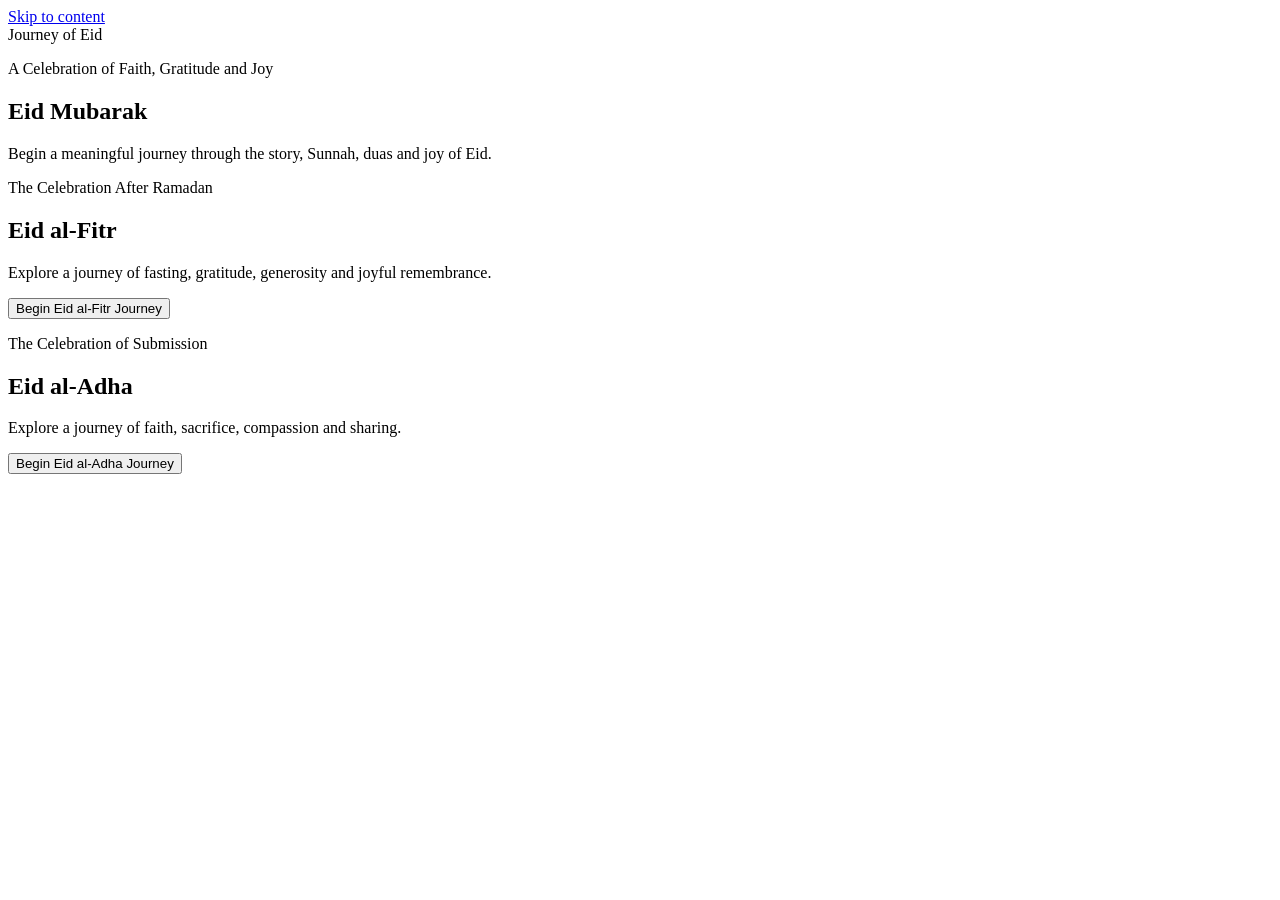
==== index.html @ 55f8864a "Add html" ====
<!DOCTYPE html>
<html lang="en" data-theme="dark">
<head>
  <meta charset="UTF-8">
  <meta name="viewport" content="width=device-width, initial-scale=1.0">
  <meta name="description" content="Journey of Eid — an interactive educational experience for Eid al-Fitr and Eid al-Adha.">
  <title>Journey of Eid | Eid Mubarak</title>
  <link rel="preconnect" href="https://fonts.googleapis.com">
  <link rel="preconnect" href="https://fonts.gstatic.com" crossorigin>
  <link href="https://fonts.googleapis.com/css2?family=Amiri:wght@400;700&family=Cormorant+Garamond:wght@500;600;700&family=Hind+Siliguri:wght@400;500;600;700&family=Poppins:wght@400;500;600;700&display=swap" rel="stylesheet">
  <link rel="stylesheet" href="style.css">
  <script src="script.js" defer></script>
</head>
<body>
  <a class="skip-link" href="#main-content">Skip to content</a>

  <div class="sky" aria-hidden="true">
    <div class="moon"></div>
    <div id="stars" class="stars"></div>
    <div class="glow glow-one"></div>
    <div class="glow glow-two"></div>
  </div>

  <!-- Entry: the only place where the visitor chooses an Eid. -->
  <main id="entry-screen" class="entry-screen" aria-label="Choose an Eid journey">
    <header class="entry-brand">
      <span class="brand-mark" aria-hidden="true"></span>
      <span>Journey of Eid</span>
    </header>

    <section class="hero container">
      <div class="lanterns" aria-hidden="true">
        <span class="lantern lantern-a"></span>
        <span class="lantern lantern-b"></span>
        <span class="lantern lantern-c"></span>
      </div>
      <p class="eyebrow" data-i18n="heroEyebrow">A Celebration of Faith, Gratitude and Joy</p>
      <h1 data-i18n="heroTitle">Eid Mubarak</h1>
      <p class="hero-copy" data-i18n="heroCopy">Begin a meaningful journey through the story, Sunnah, duas and joy of Eid.</p>

      <div class="selection-grid" role="group" aria-label="Select an Eid journey">
        <article class="eid-choice fitr-choice">
          <div class="choice-art art-fitr" aria-hidden="true">
            <span class="mini-crescent"></span>
            <span class="mini-lantern"></span>
          </div>
          <p class="choice-label" data-i18n="fitrLabel">The Celebration After Ramadan</p>
          <h2>Eid al-Fitr</h2>
          <p data-i18n="fitrDescription">Explore a journey of fasting, gratitude, generosity and joyful remembrance.</p>
          <button class="btn btn-primary begin-btn" data-eid="fitr" data-i18n="fitrButton">Begin Eid al-Fitr Journey</button>
        </article>

        <article class="eid-choice adha-choice">
          <div class="choice-art art-adha" aria-hidden="true">
            <span class="mini-star"></span>
            <span class="mini-kabah"></span>
          </div>
          <p class="choice-label" data-i18n="adhaLabel">The Celebration of Submission</p>
          <h2>Eid al-Adha</h2>
          <p data-i18n="adhaDescription">Explore a journey of faith, sacrifice, compassion and sharing.</p>
          <button class="btn btn-primary begin-btn" data-eid="adha" data-i18n="adhaButton">Begin Eid al-Adha Journey</button>
        </article>
      </div>
      <div class="mosque-silhouette" aria-hidden="true"></div>
    </section>
  </main>

  <!-- The chosen journey is rendered only after the first selection. -->
  <div id="journey-app" class="journey-app" hidden>
    <header class="site-header" id="site-header">
      <nav class="nav container" aria-label="Main navigation">
        <a href="#story" class="brand">
          <span class="brand-mark" aria-hidden="true"></span>
          <span>Journey of Eid</span>
        </a>
        <button class="menu-toggle icon-btn" id="menu-toggle" aria-expanded="false" aria-controls="nav-links" aria-label="Open menu">
          <span></span><span></span><span></span>
        </button>
        <div class="nav-links" id="nav-links">
          <a href="#story" data-i18n="navStory">Story</a>
          <a href="#takbir-dua" data-i18n="navDua">Takbir &amp; Dua</a>
          <a href="#dua-wheel" data-i18n="navWheel">Dua Wheel</a>
          <a href="#sunnah" data-i18n="navSunnah">Sunnah Checklist</a>
          <a href="#greeting" data-i18n="navGreeting">Greeting Creator</a>
          <a href="#sources" data-i18n="navSources">Sources</a>
        </div>
        <div class="nav-actions">
          <button class="pill-btn" id="language-toggle" aria-label="Switch language">বাংলা</button>
          <button class="icon-btn theme-toggle" id="theme-toggle" aria-label="Switch to light theme">
            <svg class="moon-icon" viewBox="0 0 24 24" aria-hidden="true"><path d="M20 15.3A8.5 8.5 0 0 1 8.7 4a8.6 8.6 0 1 0 11.3 11.3Z"/></svg>
            <svg class="sun-icon" viewBox="0 0 24 24" aria-hidden="true"><circle cx="12" cy="12" r="4"/><path d="M12 2v3m0 14v3M2 12h3m14 0h3M4.9 4.9 7 7m10 10 2.1 2.1M19.1 4.9 17 7M7 17l-2.1 2.1"/></svg>
          </button>
        </div>
      </nav>
    </header>

    <main id="main-content">
      <section class="section storybook-section" id="story">
        <div class="container">
          <div class="section-heading story-heading reveal">
            <p class="eyebrow" id="journey-kicker"></p>
            <h1 id="journey-title"></h1>
            <p id="journey-intro"></p>
          </div>
          <div class="storybook-stage reveal">
            <div id="storybook" class="storybook" aria-live="polite" aria-atomic="true"></div>
          </div>
        </div>
      </section>

      <section class="section feature-section" id="takbir-dua">
        <div class="container">
          <div class="section-heading reveal">
            <p class="eyebrow" data-i18n="remembranceEyebrow">Remembrance</p>
            <h2 data-i18n="remembranceTitle">Remember Allah on Eid</h2>
            <p id="remembrance-copy"></p>
          </div>
          <div class="feature-grid">
            <article class="feature-card reveal">
              <span class="card-icon crescent-icon" aria-hidden="true"></span>
              <h3 data-i18n="takbirTitle">Takbir of Eid</h3>
              <p class="arabic" lang="ar" dir="rtl">اللهُ أَكْبَرُ، اللهُ أَكْبَرُ، لَا إِلَهَ إِلَّا اللهُ،<br>وَاللهُ أَكْبَرُ، اللهُ أَكْبَرُ، وَلِلَّهِ الْحَمْدُ</p>
              <div class="toggle-content" id="takbir-transliteration" hidden>
                <p>Allahu Akbar, Allahu Akbar, la ilaha illallah, wallahu Akbar, Allahu Akbar, wa lillahil-hamd.</p>
              </div>
              <div class="toggle-content" id="takbir-meaning" hidden>
                <p data-i18n="takbirMeaning">Allah is the Greatest. There is no deity worthy of worship except Allah, and all praise belongs to Allah.</p>
              </div>
              <p class="reference" data-i18n="takbirNote">A commonly recited wording of takbir.</p>
              <div class="card-actions">
                <button class="btn btn-secondary content-toggle" data-target="takbir-transliteration" data-i18n="showTransliteration">Show Transliteration</button>
                <button class="btn btn-secondary content-toggle" data-target="takbir-meaning" data-i18n="showMeaning">Show Meaning</button>
                <button class="btn btn-ghost copy-btn" data-copy="takbir" data-i18n="copyTakbir">Copy Takbir</button>
              </div>
            </article>

            <article class="feature-card reveal">
              <span class="card-icon dua-icon" aria-hidden="true"></span>
              <h3 data-i18n="acceptanceTitle">A Dua for Acceptance</h3>
              <p class="arabic" lang="ar" dir="rtl">رَبَّنَا تَقَبَّلْ مِنَّا ۖ إِنَّكَ أَنتَ السَّمِيعُ الْعَلِيمُ</p>
              <p class="transliteration">Rabbana taqabbal minna, innaka Antas-Sami‘ul-‘Alim.</p>
              <p class="meaning" id="acceptance-meaning"></p>
              <p class="reference">Surah Al-Baqarah, 2:127</p>
              <div class="card-actions">
                <button class="btn btn-secondary copy-btn" data-copy="acceptance-ar" data-i18n="copyArabic">Copy Arabic</button>
                <button class="btn btn-secondary copy-btn" data-copy="acceptance-trans" data-i18n="copyTransliteration">Copy Transliteration</button>
                <button class="btn btn-ghost copy-btn" data-copy="acceptance-meaning" data-i18n="copyMeaning">Copy Meaning</button>
              </div>
            </article>
          </div>
        </div>
      </section>

      <section class="section wheel-section" id="dua-wheel">
        <div class="container">
          <div class="section-heading reveal">
            <p class="eyebrow" data-i18n="wheelEyebrow">Reflection Activity</p>
            <h2 data-i18n="wheelTitle">Spin the Dua Wheel</h2>
            <p data-i18n="wheelCopy">Discover a meaningful dua to read, reflect on and carry into your Eid celebration.</p>
          </div>
          <aside class="respect-note reveal" data-i18n="wheelNote">This wheel is a reflection activity featuring selected Qur’anic and authentic supplications. It is not fortune-telling and is not a required Eid practice.</aside>
          <div class="wheel-layout">
            <div class="wheel-wrapper reveal">
              <span class="wheel-pointer" aria-hidden="true"></span>
              <div id="wheel" class="wheel" aria-hidden="true">
                <span class="segment-label label-1" data-i18n="duaAcceptance">Acceptance</span>
                <span class="segment-label label-2" data-i18n="duaGoodness">Goodness</span>
                <span class="segment-label label-3" data-i18n="duaGratitude">Gratitude</span>
                <span class="segment-label label-4" data-i18n="duaGuidance">Guidance</span>
                <span class="segment-label label-5" data-i18n="duaFamily">Family</span>
                <span class="segment-label label-6" data-i18n="duaForgiveness">Forgiveness</span>
              </div>
              <button id="spin-btn" class="wheel-button" data-i18n="spinButton">Spin for a Dua</button>
            </div>
            <div class="wheel-side reveal">
              <div id="dua-result" class="dua-result empty-state">
                <h3 data-i18n="resultPlaceholderTitle">Your reflection card will appear here</h3>
                <p data-i18n="resultPlaceholderCopy">Spin the wheel to discover a selected dua and its meaning.</p>
              </div>
              <details class="saved-panel">
                <summary data-i18n="savedDuas">My Saved Duas</summary>
                <div id="saved-duas"></div>
              </details>
            </div>
          </div>
        </div>
      </section>

      <section class="section checklist-section" id="sunnah">
        <div class="container">
          <div class="section-heading reveal">
            <p class="eyebrow" data-i18n="practiceEyebrow">Practice</p>
            <h2 id="checklist-title"></h2>
            <p data-i18n="checklistCopy">Use this gentle checklist as a reminder for your chosen Eid journey.</p>
          </div>
          <div class="checklist-layout">
            <aside class="progress-card reveal">
              <div class="progress-ring" id="progress-ring"><span id="progress-percent">0%</span></div>
              <p id="checklist-count">0 of 9 completed</p>
              <button class="btn btn-secondary" id="reset-checklist" data-i18n="resetChecklist">Reset Checklist</button>
            </aside>
            <div class="checklist-card reveal">
              <div id="checklist-items" class="checklist-items"></div>
              <div id="checklist-complete" class="success-card" role="status" hidden data-i18n="completeMessage">MashaAllah! May Allah accept your good deeds.</div>
            </div>
          </div>
        </div>
      </section>

      <section class="section greeting-section" id="greeting">
        <div class="container">
          <div class="section-heading reveal">
            <p class="eyebrow" data-i18n="shareEyebrow">Share Joy</p>
            <h2 id="greeting-title"></h2>
            <p data-i18n="greetingCopy">Create a thoughtful greeting for family and friends.</p>
          </div>
          <div class="greeting-layout">
            <form id="greeting-form" class="generator-card reveal">
              <div class="form-grid">
                <label class="field">
                  <span data-i18n="recipientLabel">Recipient Name</span>
                  <input type="text" id="recipient" placeholder="Enter recipient name" maxlength="50" data-placeholder="recipientPlaceholder">
                </label>
                <label class="field">
                  <span data-i18n="senderLabel">Sender Name</span>
                  <input type="text" id="sender" placeholder="Enter your name" maxlength="50" data-placeholder="senderPlaceholder">
                </label>
                <label class="field">
                  <span data-i18n="toneLabel">Tone</span>
                  <select id="tone">
                    <option value="simple" data-i18n="toneSimple">Simple</option>
                    <option value="heartfelt" data-i18n="toneHeartfelt">Heartfelt</option>
                    <option value="formal" data-i18n="toneFormal">Formal</option>
                    <option value="family" data-i18n="toneFamily">Family</option>
                    <option value="friend" data-i18n="toneFriend">Friend</option>
                  </select>
                </label>
                <label class="field">
                  <span data-i18n="greetingLanguageLabel">Greeting Language</span>
                  <select id="message-language">
                    <option value="en">English</option>
                    <option value="bn">বাংলা</option>
                    <option value="both">English + বাংলা</option>
                  </select>
                </label>
              </div>
              <fieldset class="options">
                <legend data-i18n="includeLabel">Include</legend>
                <label><input type="checkbox" id="include-dua" checked> <span data-i18n="includeDua">A short dua</span></label>
                <label><input type="checkbox" id="include-traditional" checked> <span>Taqabbal Allahu minna wa minkum</span></label>
                <label><input type="checkbox" id="include-emoji"> <span data-i18n="includeEmoji">Subtle festive emojis</span></label>
              </fieldset>
              <div class="form-actions">
                <button type="submit" class="btn btn-primary" data-i18n="generateGreeting">Generate Greeting</button>
                <button type="button" class="btn btn-secondary" id="regenerate" data-i18n="regenerate">Regenerate</button>
              </div>
            </form>
            <article class="greeting-preview reveal" id="greeting-card">
              <div class="preview-decor" aria-hidden="true"></div>
              <p class="preview-label" id="preview-eid-title"></p>
              <h3 data-i18n="previewTitle">Eid Greeting</h3>
              <p id="generated-message" class="generated-message" aria-live="polite"></p>
              <p class="preview-footer">Journey of Eid</p>
              <div class="preview-actions">
                <button class="btn btn-secondary" id="copy-greeting" data-i18n="copyMessage">Copy Message</button>
                <button class="btn btn-primary" id="download-greeting" data-i18n="downloadCard">Download Card</button>
              </div>
            </article>
          </div>
          <canvas id="greeting-canvas" width="1080" height="1080" hidden></canvas>
        </div>
      </section>

      <section class="section sources-section" id="sources">
        <div class="container narrow">
          <div class="section-heading reveal">
            <p class="eyebrow" data-i18n="referencesEyebrow">References</p>
            <h2 data-i18n="referencesTitle">Qur’an and Hadith References</h2>
            <p data-i18n="referencesCopy">Sources connected to the selected journey and the shared dua features.</p>
          </div>
          <div id="source-accordions" class="accordions reveal"></div>
          <p class="review-note reveal" data-i18n="reviewNote">Translations and religious references should be reviewed carefully before publication.</p>
        </div>
      </section>
    </main>

    <footer class="site-footer">
      <div class="container footer-author-page">
        <div class="footer-ornament" aria-hidden="true"><span></span></div>
        <p class="footer-brand"><span class="brand-mark" aria-hidden="true"></span> Journey of Eid</p>
        <p id="footer-message" class="footer-closing"></p>

        <article class="author-card reveal" id="creator-card" aria-label="Website creator">
          <span class="author-ornament" aria-hidden="true"></span>
          <p class="author-label" id="author-label">Designed &amp; Developed By</p>
          <h2 id="author-name">Kaniz Fatema</h2>
          <p class="author-credit" id="author-credit">Made with love</p>
          <p class="author-copy" id="author-copy">Thank you for exploring this meaningful journey of Eid. Follow me to discover more creative projects.</p>
          <div class="social-links">
            <a class="social-btn" id="linkedin-link" href="https://www.linkedin.com/in/kaniz111" target="_blank" rel="noopener noreferrer" aria-label="Visit Kaniz Fatema on LinkedIn">
              <svg viewBox="0 0 24 24" aria-hidden="true"><path d="M6.94 8.5H3.56V20h3.38V8.5ZM5.25 3a2 2 0 1 0 0 4 2 2 0 0 0 0-4Zm15.19 10.4c0-3.47-1.85-5.38-4.32-5.38-2 0-2.89 1.1-3.39 1.87V8.5H9.35V20h3.38v-6.4c0-1.69.32-3.33 2.42-3.33 2.07 0 2.1 1.94 2.1 3.44V20h3.38l-.19-6.6Z"/></svg>
              <span id="linkedin-label">Follow me on LinkedIn</span>
            </a>
            <a class="social-btn" href="https://github.com/kaniz-codes" target="_blank" rel="noopener noreferrer" aria-label="Visit Kaniz Fatema on GitHub">
              <svg viewBox="0 0 24 24" aria-hidden="true"><path d="M12 .8A11.4 11.4 0 0 0 .6 12.4c0 5.1 3.3 9.4 7.8 10.9.6.1.8-.3.8-.6v-2.1c-3.2.7-3.9-1.4-3.9-1.4-.5-1.3-1.3-1.7-1.3-1.7-1-.7.1-.7.1-.7 1.2.1 1.8 1.2 1.8 1.2 1 1.8 2.7 1.3 3.4 1 .1-.8.4-1.3.7-1.6-2.5-.3-5.2-1.3-5.2-5.8 0-1.3.5-2.3 1.2-3.2-.1-.3-.5-1.5.1-3.1 0 0 1-.3 3.3 1.2a11 11 0 0 1 6 0c2.3-1.5 3.3-1.2 3.3-1.2.6 1.6.2 2.8.1 3.1.8.9 1.2 1.9 1.2 3.2 0 4.5-2.7 5.5-5.3 5.8.4.4.8 1.1.8 2.2v3.2c0 .3.2.7.8.6 4.6-1.5 7.8-5.8 7.8-10.9A11.4 11.4 0 0 0 12 .8Z"/></svg>
              <span id="github-label">Follow me on GitHub</span>
            </a>
          </div>
        </article>

        <p class="copyright" id="copyright">© 2026 Kaniz Fatema. Created with care and respect for the celebration of Eid.</p>
        <button class="btn btn-ghost restart-subtle" id="restart-journey" data-i18n="restartJourney">Start a New Journey</button>
      </div>
    </footer>

    <a class="creator-badge" id="creator-badge" href="#creator-card" aria-label="Made by Kaniz Fatema">
      <svg viewBox="0 0 24 24" aria-hidden="true"><path d="m12 2.4 2.6 6.1 6.6.6-5 4.4 1.5 6.5-5.7-3.4-5.7 3.4 1.5-6.5-5-4.4 6.6-.6L12 2.4Z"/></svg>
      <span id="creator-badge-text">Made with love</span>
      <small id="creator-badge-more">Follow my work</small>
    </a>

    <button class="scroll-top icon-btn" id="scroll-top" aria-label="Scroll to top">
      <svg viewBox="0 0 24 24" aria-hidden="true"><path d="m6 15 6-6 6 6"/></svg>
    </button>
  </div>

  <div class="modal" id="restart-modal" role="dialog" aria-modal="true" aria-labelledby="modal-title" hidden>
    <div class="modal-card">
      <h2 id="modal-title" data-i18n="modalTitle">Start a new journey?</h2>
      <p data-i18n="modalCopy">Would you like to leave your current journey and choose another Eid?</p>
      <div class="modal-actions">
        <button class="btn btn-secondary" id="stay-journey" data-i18n="stayJourney">Continue Current Journey</button>
        <button class="btn btn-primary" id="choose-again" data-i18n="chooseAgain">Choose Again</button>
      </div>
    </div>
  </div>

  <div id="toast" class="toast" aria-live="polite" role="status"></div>
  <div id="announcement" class="sr-only" aria-live="polite"></div>
</body>
</html>
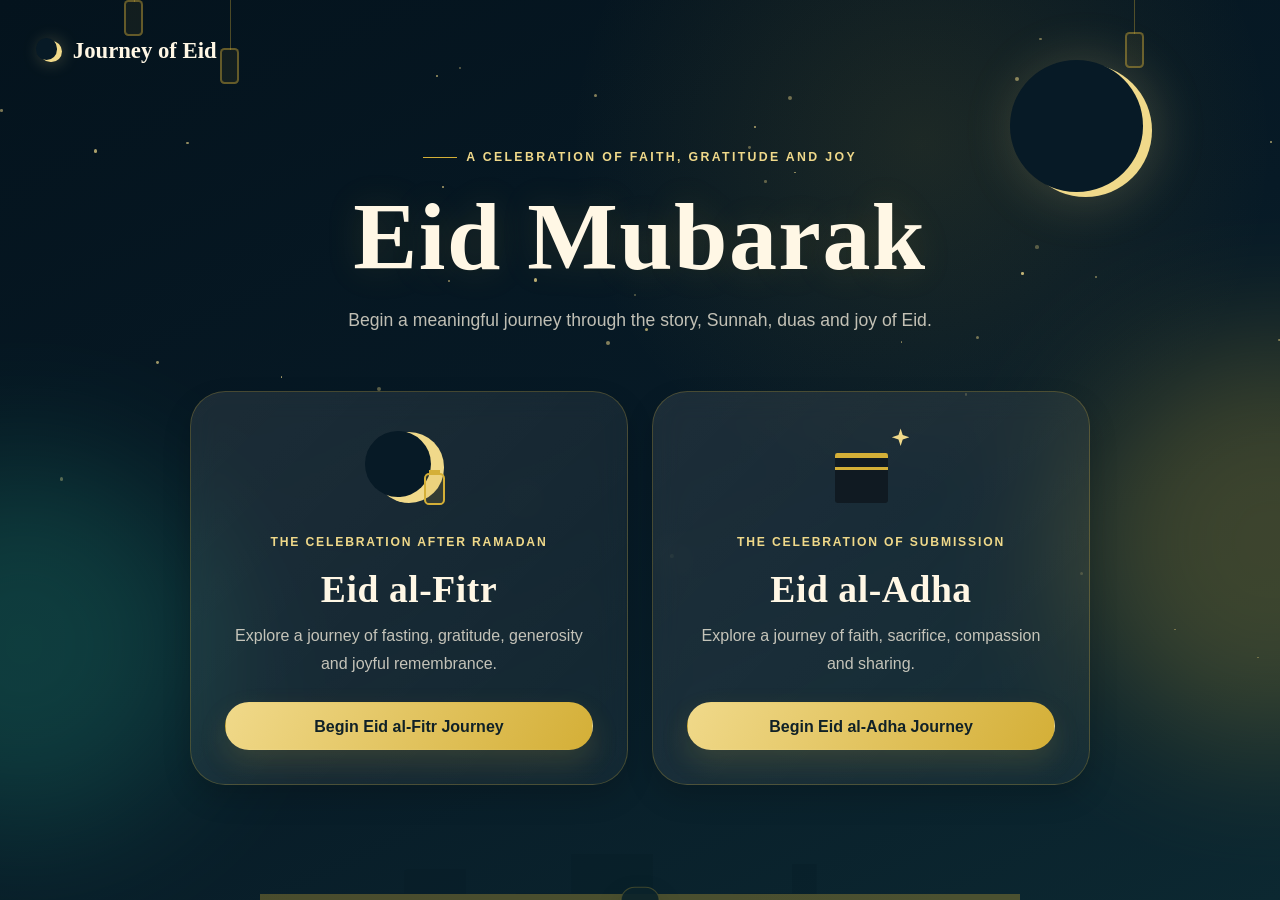
==== commit 147ae8d0: "Update" ====
--- a/index.html
+++ b/index.html
@@ -294,10 +294,10 @@
           <span class="author-ornament" aria-hidden="true"></span>
           <p class="author-label" id="author-label">Designed &amp; Developed By</p>
           <h2 id="author-name">Kaniz Fatema</h2>
-          <p class="author-credit" id="author-credit">Made with love</p>
+          <p class="author-credit" id="author-credit">Made by Kaniz Fatema</p>
           <p class="author-copy" id="author-copy">Thank you for exploring this meaningful journey of Eid. Follow me to discover more creative projects.</p>
           <div class="social-links">
-            <a class="social-btn" id="linkedin-link" href="https://www.linkedin.com/in/kaniz111" target="_blank" rel="noopener noreferrer" aria-label="Visit Kaniz Fatema on LinkedIn">
+            <a class="social-btn" id="linkedin-link" href="https://www.linkedin.com/in/YOUR-LINKEDIN-PROFILE" target="_blank" rel="noopener noreferrer" aria-label="Visit Kaniz Fatema on LinkedIn">
               <svg viewBox="0 0 24 24" aria-hidden="true"><path d="M6.94 8.5H3.56V20h3.38V8.5ZM5.25 3a2 2 0 1 0 0 4 2 2 0 0 0 0-4Zm15.19 10.4c0-3.47-1.85-5.38-4.32-5.38-2 0-2.89 1.1-3.39 1.87V8.5H9.35V20h3.38v-6.4c0-1.69.32-3.33 2.42-3.33 2.07 0 2.1 1.94 2.1 3.44V20h3.38l-.19-6.6Z"/></svg>
               <span id="linkedin-label">Follow me on LinkedIn</span>
             </a>
@@ -315,7 +315,7 @@
 
     <a class="creator-badge" id="creator-badge" href="#creator-card" aria-label="Made by Kaniz Fatema">
       <svg viewBox="0 0 24 24" aria-hidden="true"><path d="m12 2.4 2.6 6.1 6.6.6-5 4.4 1.5 6.5-5.7-3.4-5.7 3.4 1.5-6.5-5-4.4 6.6-.6L12 2.4Z"/></svg>
-      <span id="creator-badge-text">Made with love</span>
+      <span id="creator-badge-text">Made by Kaniz Fatema</span>
       <small id="creator-badge-more">Follow my work</small>
     </a>
 
--- a/style.css
+++ b/style.css
@@ -0,0 +1,960 @@
+/* =========================================================
+   Journey of Eid — Visual System
+   Consistent layout, typography, and interaction styling.
+   ========================================================= */
+:root {
+  --bg-primary: #071a26;
+  --bg-secondary: #0c2831;
+  --bg-deep: #04131d;
+  --surface: rgba(255, 255, 255, 0.07);
+  --surface-strong: rgba(11, 35, 43, 0.92);
+  --surface-soft: rgba(255, 255, 255, 0.04);
+  --card-border: rgba(212, 175, 55, 0.26);
+  --border-soft: rgba(255, 247, 229, 0.12);
+  --gold: #d4af37;
+  --gold-soft: #f0d98a;
+  --emerald: #157a6e;
+  --emerald-light: #28a98b;
+  --sand: #c9974f;
+  --cream: #fff7e5;
+  --text-primary: #fff7e5;
+  --text-secondary: rgba(255, 247, 229, 0.75);
+  --text-muted: rgba(255, 247, 229, 0.58);
+  --shadow: 0 1.4rem 3rem rgba(0, 0, 0, 0.25);
+  --shadow-soft: 0 0.8rem 1.8rem rgba(0, 0, 0, 0.16);
+  --header-bg: rgba(7, 26, 38, 0.72);
+  --focus: #f0d98a;
+  --success: #45ba91;
+  --danger: #ef8f71;
+  --radius-sm: 0.7rem;
+  --radius-md: 1.1rem;
+  --radius-lg: 1.7rem;
+  --radius-xl: 2.2rem;
+  --container: 1200px;
+  --transition: 250ms ease;
+  --display: "Cormorant Garamond", Georgia, serif;
+  --body: "Poppins", Arial, sans-serif;
+  --bangla: "Hind Siliguri", sans-serif;
+  --arabic: "Amiri", serif;
+}
+
+html[data-theme="light"] {
+  --bg-primary: #fbf5e9;
+  --bg-secondary: #f0e7d5;
+  --bg-deep: #fffaf2;
+  --surface: rgba(255, 255, 255, 0.79);
+  --surface-strong: rgba(255, 253, 248, 0.94);
+  --surface-soft: rgba(21, 122, 110, 0.05);
+  --card-border: rgba(123, 91, 19, 0.2);
+  --border-soft: rgba(15, 41, 46, 0.13);
+  --gold: #a77c1c;
+  --gold-soft: #c6992c;
+  --emerald: #116d62;
+  --emerald-light: #168774;
+  --cream: #fffaf2;
+  --text-primary: #102e33;
+  --text-secondary: rgba(16, 46, 51, 0.77);
+  --text-muted: rgba(16, 46, 51, 0.6);
+  --shadow: 0 1.3rem 3rem rgba(34, 38, 22, 0.08);
+  --shadow-soft: 0 0.7rem 1.5rem rgba(34, 38, 22, 0.07);
+  --header-bg: rgba(255, 250, 242, 0.83);
+  --focus: #157a6e;
+}
+
+* { box-sizing: border-box; }
+html { scroll-behavior: smooth; }
+body {
+  margin: 0;
+  min-width: 320px;
+  overflow-x: hidden;
+  background: var(--bg-primary);
+  color: var(--text-primary);
+  font-family: var(--body);
+  font-size: 1rem;
+  line-height: 1.7;
+  transition: background-color var(--transition), color var(--transition);
+}
+body.lang-bn { font-family: var(--bangla); }
+body.lang-bn h1, body.lang-bn h2, body.lang-bn h3, body.lang-bn .brand,
+body.lang-bn .entry-brand, body.lang-bn .footer-brand { font-family: var(--bangla); }
+body.modal-open { overflow: hidden; }
+
+h1, h2, h3, h4 {
+  margin: 0 0 0.75rem;
+  color: var(--text-primary);
+  font-family: var(--display);
+  font-weight: 600;
+  line-height: 1.1;
+  letter-spacing: 0.015em;
+}
+h1 { font-size: clamp(3rem, 8vw, 6rem); }
+h2 { font-size: clamp(2.1rem, 4.2vw, 3.3rem); }
+h3 { font-size: clamp(1.35rem, 2.4vw, 1.65rem); }
+p { margin: 0 0 1rem; color: var(--text-secondary); }
+a { color: inherit; text-decoration: none; }
+button, input, select, textarea { font: inherit; }
+button { cursor: pointer; }
+img, svg { display: block; max-width: 100%; }
+[hidden] { display: none !important; }
+
+:focus-visible {
+  outline: 3px solid var(--focus);
+  outline-offset: 4px;
+}
+
+.skip-link {
+  position: fixed;
+  top: -4rem;
+  left: 1rem;
+  z-index: 1000;
+  background: var(--gold);
+  color: var(--bg-deep);
+  padding: 0.65rem 1rem;
+  border-radius: var(--radius-sm);
+  font-weight: 600;
+}
+.skip-link:focus { top: 1rem; }
+
+.container {
+  width: min(100% - clamp(2rem, 8vw, 4rem), var(--container));
+  margin-inline: auto;
+}
+.container.narrow { max-width: 940px; }
+.section { padding-block: clamp(4.5rem, 9vw, 7rem); position: relative; }
+.eyebrow {
+  display: inline-flex;
+  align-items: center;
+  gap: 0.6rem;
+  margin-bottom: 1rem;
+  color: var(--gold-soft);
+  font-size: 0.77rem;
+  font-weight: 600;
+  letter-spacing: 0.19em;
+  text-transform: uppercase;
+}
+.eyebrow::before {
+  content: "";
+  width: 2.1rem;
+  height: 1px;
+  background: var(--gold);
+}
+.section-heading { max-width: 690px; margin-bottom: clamp(2.4rem, 5vw, 3.7rem); }
+.section-heading > p:not(.eyebrow) { font-size: clamp(1rem, 2vw, 1.08rem); }
+
+/* Animated background */
+.sky {
+  position: fixed;
+  inset: 0;
+  z-index: -4;
+  overflow: hidden;
+  pointer-events: none;
+  background:
+    radial-gradient(circle at 72% 16%, rgba(212, 175, 55, 0.11), transparent 22rem),
+    linear-gradient(155deg, var(--bg-deep), var(--bg-primary) 52%, var(--bg-secondary));
+  transition: background var(--transition);
+}
+.moon {
+  position: absolute;
+  width: clamp(5.5rem, 11vw, 8.3rem);
+  aspect-ratio: 1;
+  top: clamp(2rem, 7vw, 4rem);
+  right: clamp(2rem, 11vw, 8rem);
+  background: var(--gold-soft);
+  border-radius: 50%;
+  box-shadow: 0 0 55px rgba(240, 217, 138, 0.23);
+}
+.moon::after {
+  content: "";
+  position: absolute;
+  inset: -0.22rem 0.55rem 0.3rem -0.55rem;
+  border-radius: 50%;
+  background: var(--bg-primary);
+}
+.glow { position: absolute; border-radius: 50%; filter: blur(70px); opacity: 0.25; }
+.glow-one { width: 23rem; height: 23rem; bottom: 8%; left: -10rem; background: var(--emerald-light); }
+.glow-two { width: 25rem; height: 25rem; top: 38%; right: -12rem; background: var(--gold); }
+.stars { position: absolute; inset: 0; }
+.star {
+  position: absolute;
+  width: var(--star-size, 3px);
+  height: var(--star-size, 3px);
+  background: var(--gold-soft);
+  border-radius: 50%;
+  opacity: var(--star-opacity, .55);
+  animation: twinkle var(--star-duration, 4.5s) infinite ease-in-out alternate;
+}
+@keyframes twinkle { to { transform: scale(1.8); opacity: .18; } }
+
+/* Reusable UI */
+.btn {
+  min-height: 3rem;
+  display: inline-flex;
+  align-items: center;
+  justify-content: center;
+  gap: 0.45rem;
+  padding: 0.7rem 1.25rem;
+  border: 1px solid transparent;
+  border-radius: 999px;
+  font-weight: 600;
+  line-height: 1.2;
+  transition: transform var(--transition), box-shadow var(--transition), background-color var(--transition), border-color var(--transition), color var(--transition);
+}
+.btn:hover { transform: translateY(-2px); }
+.btn:active { transform: translateY(0); }
+.btn-primary {
+  color: #102127;
+  background: linear-gradient(120deg, var(--gold-soft), var(--gold));
+  box-shadow: 0 0.8rem 1.8rem rgba(212, 175, 55, 0.16);
+}
+.btn-primary:hover { box-shadow: 0 1rem 2rem rgba(212, 175, 55, 0.28); }
+.btn-secondary { color: var(--text-primary); border-color: var(--card-border); background: var(--surface-soft); }
+.btn-secondary:hover { border-color: var(--gold); background: rgba(212, 175, 55, 0.09); }
+.btn-ghost { color: var(--gold-soft); border-color: transparent; background: transparent; }
+.btn-ghost:hover { background: rgba(212, 175, 55, 0.08); }
+.icon-btn {
+  width: 3rem;
+  height: 3rem;
+  display: inline-grid;
+  place-items: center;
+  border: 1px solid var(--border-soft);
+  border-radius: 50%;
+  background: var(--surface);
+  color: var(--gold-soft);
+  transition: var(--transition);
+}
+.icon-btn:hover { border-color: var(--gold); background: rgba(212, 175, 55, 0.1); }
+.pill-btn {
+  height: 2.75rem;
+  padding-inline: 1rem;
+  border-radius: 999px;
+  border: 1px solid var(--border-soft);
+  background: var(--surface);
+  color: var(--text-primary);
+  font-weight: 600;
+  transition: var(--transition);
+}
+.pill-btn:hover { border-color: var(--gold); }
+
+/* Entry screen */
+.entry-screen {
+  min-height: 100svh;
+  position: relative;
+  display: flex;
+  flex-direction: column;
+  transition: opacity 500ms ease, transform 500ms ease;
+}
+.entry-screen.is-leaving { opacity: 0; transform: scale(1.015); pointer-events: none; }
+.entry-brand {
+  position: absolute;
+  z-index: 3;
+  top: clamp(1.3rem, 4vw, 2rem);
+  left: clamp(1rem, 4vw, 2.5rem);
+  display: inline-flex;
+  align-items: center;
+  gap: 0.7rem;
+  font-family: var(--display);
+  font-size: 1.42rem;
+  font-weight: 600;
+  color: var(--text-primary);
+}
+.brand-mark {
+  display: inline-block;
+  position: relative;
+  width: 1.35rem;
+  height: 1.35rem;
+  border-radius: 50%;
+  background: var(--gold-soft);
+  box-shadow: 0 0 18px rgba(240, 217, 138, .3);
+}
+.brand-mark::after {
+  content: "";
+  position: absolute;
+  width: 1.35rem;
+  height: 1.35rem;
+  top: -0.13rem;
+  left: -0.28rem;
+  border-radius: 50%;
+  background: var(--bg-primary);
+}
+.hero {
+  min-height: 100svh;
+  position: relative;
+  display: grid;
+  align-content: center;
+  text-align: center;
+  padding-block: clamp(6rem, 14vw, 9rem) clamp(5rem, 9vw, 7rem);
+}
+.hero .eyebrow { justify-content: center; margin-inline: auto; }
+.hero h1 { color: var(--text-primary); margin-bottom: 1rem; text-shadow: 0 0 36px rgba(212, 175, 55, 0.15); }
+.hero-copy {
+  max-width: 590px;
+  margin: 0 auto clamp(2.5rem, 5vw, 3.5rem);
+  color: var(--text-secondary);
+  font-size: clamp(1rem, 2vw, 1.1rem);
+}
+.selection-grid {
+  width: min(900px, 100%);
+  margin-inline: auto;
+  display: grid;
+  grid-template-columns: repeat(2, minmax(0, 1fr));
+  gap: clamp(1rem, 2.5vw, 1.5rem);
+  position: relative;
+  z-index: 2;
+}
+.eid-choice {
+  min-height: 360px;
+  padding: clamp(1.55rem, 4vw, 2.1rem);
+  display: flex;
+  flex-direction: column;
+  align-items: center;
+  border: 1px solid var(--card-border);
+  border-radius: var(--radius-xl);
+  background: linear-gradient(135deg, rgba(255, 255, 255, .09), rgba(255, 255, 255, .045));
+  backdrop-filter: blur(14px);
+  box-shadow: var(--shadow-soft);
+  transition: transform 320ms ease, border-color 320ms ease, box-shadow 320ms ease, opacity 350ms ease;
+}
+.eid-choice:hover { transform: translateY(-7px); border-color: rgba(212, 175, 55, .6); box-shadow: var(--shadow); }
+.eid-choice.selected { transform: translateY(-5px); border-color: var(--gold); box-shadow: 0 0 0 1px rgba(212, 175, 55, .2), 0 0 38px rgba(212, 175, 55, .22); }
+.eid-choice.faded { opacity: 0.2; transform: scale(.96); }
+.eid-choice h2 { color: var(--text-primary); font-size: clamp(1.9rem, 4vw, 2.35rem); }
+.eid-choice p:not(.choice-label) { color: var(--text-secondary); min-height: 4rem; }
+.eid-choice .btn { margin-top: auto; width: 100%; }
+.choice-label {
+  min-height: 0 !important;
+  color: var(--gold-soft) !important;
+  font-size: .76rem;
+  font-weight: 600;
+  letter-spacing: .15em;
+  text-transform: uppercase;
+}
+.choice-art { position: relative; width: 5.2rem; height: 5.2rem; margin-bottom: 1.45rem; }
+.mini-crescent {
+  position: absolute; inset: .4rem;
+  background: var(--gold-soft); border-radius: 50%;
+}
+.mini-crescent::after {
+  content: ""; position: absolute; inset: -.1rem .85rem .38rem -.55rem;
+  border-radius: 50%; background: var(--bg-primary);
+}
+.mini-lantern {
+  position: absolute; right: .32rem; bottom: .25rem; width: 1.35rem; height: 2rem;
+  border: 2px solid var(--gold); border-radius: .32rem; background: rgba(212, 175, 55, .15);
+}
+.mini-lantern::before { content: ""; position: absolute; width: .7rem; height: .28rem; top: -.34rem; left: .17rem; background: var(--gold); }
+.mini-star {
+  position: absolute; right: .2rem; top: .15rem; width: 1.1rem; aspect-ratio: 1;
+  clip-path: polygon(50% 0, 62% 37%, 100% 50%, 62% 63%, 50% 100%, 38% 63%, 0 50%, 38% 37%);
+  background: var(--gold-soft);
+}
+.mini-kabah {
+  position: absolute; left: .32rem; bottom: .4rem; width: 3.35rem; height: 3.1rem;
+  background: #101a22; border-radius: .15rem; border-top: .35rem solid var(--gold);
+}
+.mini-kabah::after { content: ""; position: absolute; left: 0; right: 0; top: .55rem; height: .18rem; background: var(--gold); }
+.lanterns .lantern {
+  position: absolute; top: 0; width: 1.2rem; height: 2.25rem;
+  border: 2px solid rgba(212, 175, 55, .42); border-radius: .28rem;
+  background: rgba(212, 175, 55, .07); animation: float 5s ease-in-out infinite alternate;
+}
+.lantern::before { content: ""; position: absolute; width: 1px; height: 4.5rem; left: 50%; bottom: 100%; background: rgba(212, 175, 55, .35); }
+.lantern-a { left: 7%; }
+.lantern-b { left: 15%; top: 3rem !important; animation-delay: -1s !important; }
+.lantern-c { right: 8%; top: 2rem !important; animation-delay: -2.3s !important; }
+@keyframes float { to { transform: translateY(10px) rotate(1.2deg); } }
+.mosque-silhouette {
+  position: absolute; z-index: 0; bottom: 0; left: 50%; transform: translateX(-50%);
+  height: clamp(3.2rem, 7vw, 5rem); width: min(760px, 100%);
+  opacity: .32;
+  background:
+    linear-gradient(var(--gold), var(--gold)) 0 100% / 100% 6px no-repeat,
+    linear-gradient(#091d26, #091d26) 41% 100% / 18% 58% no-repeat,
+    linear-gradient(#091d26, #091d26) 19% 100% / 10% 39% no-repeat,
+    linear-gradient(#091d26, #091d26) 70% 100% / 11% 45% no-repeat;
+  clip-path: polygon(0 100%,0 92%,19% 92%,19% 63%,24% 48%,29% 63%,29% 92%,41% 92%,41% 38%,50% 8%,59% 38%,59% 92%,70% 92%,70% 56%,75.5% 39%,81% 56%,81% 92%,100% 92%,100% 100%);
+}
+
+/* Navigation */
+.site-header {
+  position: sticky;
+  top: 0;
+  z-index: 100;
+  height: 4.75rem;
+  display: flex;
+  align-items: center;
+  background: transparent;
+  transition: background var(--transition), backdrop-filter var(--transition), border-color var(--transition);
+  border-bottom: 1px solid transparent;
+}
+.site-header.scrolled {
+  background: var(--header-bg);
+  backdrop-filter: blur(16px);
+  border-color: var(--border-soft);
+}
+.nav { display: flex; align-items: center; gap: clamp(.8rem, 2vw, 1.5rem); }
+.brand {
+  display: inline-flex; align-items: center; gap: .68rem;
+  white-space: nowrap; font-family: var(--display); font-size: 1.42rem; font-weight: 600;
+}
+.nav-links {
+  margin-left: auto;
+  display: flex;
+  align-items: center;
+  gap: clamp(.55rem, 1.3vw, 1.2rem);
+}
+.nav-links a {
+  position: relative;
+  color: var(--text-secondary);
+  font-size: .9rem;
+  padding-block: .35rem;
+  transition: color var(--transition);
+}
+.nav-links a::after {
+  content: ""; position: absolute; left: 0; bottom: 0; width: 100%; height: 2px;
+  background: var(--gold); transform: scaleX(0); transform-origin: left; transition: transform var(--transition);
+}
+.nav-links a:hover, .nav-links a.active { color: var(--text-primary); }
+.nav-links a.active::after { transform: scaleX(1); }
+.nav-actions { display: flex; align-items: center; gap: .55rem; margin-left: .5rem; }
+.theme-toggle svg { width: 1.35rem; height: 1.35rem; stroke: currentColor; fill: none; stroke-width: 1.7; }
+.theme-toggle .moon-icon { fill: currentColor; stroke: none; }
+html[data-theme="dark"] .sun-icon, html[data-theme="light"] .moon-icon { display: none; }
+.menu-toggle { display: none; margin-left: auto; padding: .7rem; }
+.menu-toggle span { width: 1.25rem; height: 2px; display: block; margin-block: .2rem; background: currentColor; border-radius: 2px; }
+
+/* Story */
+.journey-app { animation: enterJourney 550ms ease; }
+@keyframes enterJourney { from { opacity: 0; } to { opacity: 1; } }
+.journey-hero { padding-top: clamp(4.2rem, 9vw, 7rem); }
+.story-heading { max-width: 760px; }
+.story-heading h1 { font-size: clamp(2.8rem, 6vw, 4.6rem); }
+.story-progress {
+  display: flex; align-items: center; gap: 1rem;
+  max-width: 460px; margin-bottom: 3rem; color: var(--text-muted); font-size: .88rem;
+}
+.progress-track { flex: 1; height: 5px; background: var(--border-soft); border-radius: 999px; overflow: hidden; }
+.progress-track span { display: block; width: 16.666%; height: 100%; background: linear-gradient(90deg, var(--gold), var(--gold-soft)); transition: width 400ms ease; }
+.journey-scene {
+  position: absolute; top: clamp(11rem, 17vw, 14rem); right: max(calc((100vw - var(--container)) / 2), 4vw);
+  width: clamp(10rem, 19vw, 15rem); height: clamp(8rem, 16vw, 12rem); opacity: .72;
+}
+body.journey-fitr .journey-scene::before {
+  content: ""; position: absolute; inset: 0;
+  background: radial-gradient(circle at 55% 23%, var(--gold-soft) 0 22%, transparent 23%),
+    linear-gradient(var(--gold), var(--gold)) 57% 53% / 12% 34% no-repeat,
+    linear-gradient(var(--gold), var(--gold)) 82% 65% / 9% 27% no-repeat;
+  filter: drop-shadow(0 0 22px rgba(212,175,55,.25));
+}
+body.journey-adha .journey-scene::before {
+  content: ""; position: absolute; bottom: 1.2rem; left: 25%; width: 48%; height: 44%;
+  background: #111c21; border-top: .42rem solid var(--gold);
+  box-shadow: 0 1rem 0 -0.7rem rgba(212,175,55,.8) inset;
+}
+body.journey-adha .journey-scene::after {
+  content: ""; position: absolute; left: 0; bottom: 0; width: 100%; height: 2.6rem;
+  background: linear-gradient(110deg, transparent 20%, rgba(212,175,55,.28), transparent 63%);
+  clip-path: polygon(0 100%,43% 0,56% 0,100% 100%);
+}
+.timeline { position: relative; display: grid; gap: 1.5rem; max-width: 1060px; margin-inline: auto; }
+.timeline::before {
+  content: ""; position: absolute; left: 50%; top: .9rem; bottom: .9rem; width: 2px;
+  transform: translateX(-50%); background: linear-gradient(var(--gold), rgba(212,175,55,.12));
+}
+.chapter {
+  position: relative;
+  width: calc(50% - 2.7rem);
+  padding: clamp(1.3rem, 2.8vw, 1.8rem);
+  border: 1px solid var(--card-border);
+  border-radius: var(--radius-lg);
+  background: var(--surface);
+  backdrop-filter: blur(11px);
+  box-shadow: var(--shadow-soft);
+}
+.chapter:nth-child(even) { margin-left: auto; }
+.chapter::after {
+  content: ""; position: absolute; top: 1.6rem; width: .85rem; height: .85rem;
+  border: 2px solid var(--gold); border-radius: 50%; background: var(--bg-primary); box-shadow: 0 0 0 .45rem rgba(212,175,55,.09);
+}
+.chapter:nth-child(odd)::after { right: -3.17rem; }
+.chapter:nth-child(even)::after { left: -3.17rem; }
+.chapter-label { color: var(--gold-soft); font-size: .72rem; letter-spacing: .16em; text-transform: uppercase; font-weight: 600; margin-bottom: .55rem; }
+.chapter p { font-size: .96rem; }
+.reflection-badge {
+  display: inline-flex; border-radius: 999px; padding: .33rem .8rem; margin-top: .4rem;
+  color: var(--gold-soft); background: rgba(212,175,55,.1); font-size: .8rem; font-weight: 500;
+}
+.verse-card, .source-mini {
+  margin-top: 1.2rem; padding: 1.1rem; border-left: 2px solid var(--gold); border-radius: 0 var(--radius-sm) var(--radius-sm) 0;
+  background: rgba(212,175,55,.06);
+}
+.verse-card .arabic { margin-bottom: .65rem; font-size: clamp(1.42rem, 2.4vw, 1.72rem); }
+.verse-card .meaning { margin-bottom: .65rem; font-size: .9rem; }
+.reference { color: var(--gold-soft); font-size: .8rem; margin: .6rem 0 0; }
+.chapter-continue { width: fit-content; margin: 1.5rem auto 0; }
+
+/* Cards / Takbir */
+.feature-section { background: linear-gradient(180deg, transparent, rgba(255,255,255,.015), transparent); }
+.feature-grid { display: grid; grid-template-columns: repeat(2, minmax(0, 1fr)); gap: 1.35rem; }
+.feature-card, .generator-card, .greeting-preview, .progress-card, .checklist-card {
+  border: 1px solid var(--card-border); border-radius: var(--radius-lg); background: var(--surface);
+  box-shadow: var(--shadow-soft); backdrop-filter: blur(11px);
+}
+.feature-card {
+  min-height: 100%; padding: clamp(1.35rem, 3vw, 2rem); display: flex; flex-direction: column; align-items: flex-start;
+}
+.card-icon { display: block; width: 2.4rem; height: 2.4rem; margin-bottom: 1rem; position: relative; }
+.crescent-icon { background: var(--gold-soft); border-radius: 50%; }
+.crescent-icon::after { content: ""; position: absolute; inset: -.1rem .48rem .25rem -.35rem; border-radius: 50%; background: var(--bg-secondary); }
+.dua-icon { border: 2px solid var(--gold); border-radius: 50%; }
+.dua-icon::before, .dua-icon::after { content: ""; position: absolute; background: var(--gold); top: 50%; left: 50%; transform: translate(-50%, -50%); }
+.dua-icon::before { width: 1.15rem; height: 2px; }
+.dua-icon::after { width: 2px; height: 1.15rem; }
+.arabic {
+  width: 100%; color: var(--text-primary); font-family: var(--arabic); font-size: clamp(1.72rem, 3vw, 2.15rem); line-height: 1.85; text-align: center;
+}
+.transliteration { color: var(--gold-soft); font-style: italic; }
+.meaning { color: var(--text-secondary); }
+.toggle-content { width: 100%; margin-top: .2rem; padding: .8rem .95rem; border-radius: var(--radius-sm); background: var(--surface-soft); }
+.toggle-content p { margin: 0; font-size: .9rem; }
+.card-actions { display: flex; flex-wrap: wrap; gap: .65rem; margin-top: auto; padding-top: 1.3rem; }
+.card-actions .btn { font-size: .86rem; padding-inline: 1rem; }
+
+/* Dua wheel */
+.respect-note {
+  max-width: 860px; margin-top: -1.4rem; margin-bottom: 3rem; padding: 1rem 1.25rem;
+  border-left: 3px solid var(--gold); border-radius: 0 var(--radius-sm) var(--radius-sm) 0;
+  background: rgba(212,175,55,.07); color: var(--text-secondary); font-size: .92rem;
+}
+.wheel-layout { display: grid; grid-template-columns: minmax(290px, 480px) 1fr; align-items: start; gap: clamp(2rem, 5vw, 4rem); }
+.wheel-wrapper {
+  width: min(100%, 460px); aspect-ratio: 1; margin-inline: auto; position: relative; display: grid; place-items: center;
+}
+.wheel-pointer {
+  position: absolute; z-index: 4; top: -1.1rem; left: 50%; transform: translateX(-50%);
+  width: 2.05rem; height: 2.25rem; background: var(--gold-soft);
+  clip-path: polygon(50% 100%, 0 0, 100% 0); filter: drop-shadow(0 6px 6px rgba(0,0,0,.25));
+}
+.wheel {
+  width: 100%; aspect-ratio: 1; border-radius: 50%; position: relative;
+  background: conic-gradient(
+    var(--emerald) 0deg 60deg, #c09632 60deg 120deg,
+    #0f5154 120deg 180deg, #ac7a26 180deg 240deg,
+    #154852 240deg 300deg, #98712b 300deg 360deg);
+  border: .55rem solid rgba(240,217,138,.9);
+  box-shadow: 0 0 0 .45rem rgba(212,175,55,.14), 0 1.3rem 2.5rem rgba(0,0,0,.23);
+  transition: transform 4.3s cubic-bezier(.12,.8,.23,1);
+}
+body.journey-adha .wheel {
+  background: conic-gradient(#8e6628 0deg 60deg, #19333b 60deg 120deg, #bc8832 120deg 180deg, #112c36 180deg 240deg, #a37129 240deg 300deg, #233f45 300deg 360deg);
+}
+.wheel::before {
+  content: ""; position: absolute; inset: 18%; border-radius: 50%;
+  background: var(--bg-secondary); border: 2px solid rgba(240,217,138,.65);
+}
+.segment-label {
+  position: absolute; z-index: 2; left: 50%; top: 50%; width: 8.5rem; margin-left: -4.25rem; margin-top: -.7rem;
+  color: #fff8e9; text-align: center; font-size: clamp(.67rem, 2vw, .78rem); font-weight: 600; letter-spacing: .03em;
+  transform: rotate(var(--angle)) translateY(calc(-1 * clamp(7.1rem, 17.2vw, 10.6rem))) rotate(calc(-1 * var(--angle)));
+}
+.label-1 { --angle: 30deg; }
+.label-2 { --angle: 90deg; }
+.label-3 { --angle: 150deg; }
+.label-4 { --angle: 210deg; }
+.label-5 { --angle: 270deg; }
+.label-6 { --angle: 330deg; }
+.wheel-button {
+  z-index: 3; position: absolute; width: clamp(5.3rem, 15vw, 7.1rem); aspect-ratio: 1; padding: .5rem;
+  border: 1px solid rgba(240,217,138,.8); border-radius: 50%;
+  color: var(--text-primary); background: var(--bg-secondary); font-size: clamp(.74rem, 2vw, .88rem); font-weight: 600; line-height: 1.25;
+  transition: background var(--transition), transform var(--transition);
+}
+.wheel-button:hover:not(:disabled) { background: var(--emerald); transform: scale(1.03); }
+.wheel-button:disabled { cursor: wait; opacity: .82; }
+.wheel-side { min-height: 100%; display: grid; gap: 1rem; }
+.dua-result {
+  min-height: 390px; padding: clamp(1.4rem, 3vw, 1.85rem); border: 1px solid var(--card-border);
+  border-radius: var(--radius-lg); background: var(--surface); box-shadow: var(--shadow-soft);
+}
+.dua-result.empty-state { display: grid; align-content: center; text-align: center; }
+.dua-result.empty-state p { max-width: 360px; margin-inline: auto; }
+.category-badge {
+  display: inline-flex; padding: .28rem .75rem; margin-bottom: .9rem; border-radius: 999px;
+  background: rgba(212,175,55,.12); color: var(--gold-soft); font-size: .76rem; font-weight: 600; letter-spacing: .08em; text-transform: uppercase;
+}
+.result-actions { display: flex; gap: .6rem; flex-wrap: wrap; margin-top: 1rem; }
+.reflection-box { margin-top: 1.2rem; padding-top: 1.1rem; border-top: 1px solid var(--border-soft); }
+.reflection-box label { display: block; color: var(--text-primary); font-weight: 500; margin-bottom: .6rem; }
+.reflection-box textarea {
+  width: 100%; min-height: 90px; resize: vertical; padding: .8rem; color: var(--text-primary);
+  border-radius: var(--radius-sm); border: 1px solid var(--border-soft); background: var(--surface-soft);
+}
+.reflection-actions { display: flex; gap: .6rem; margin-top: .65rem; }
+.reflection-actions .btn { min-height: 2.5rem; font-size: .82rem; }
+.saved-panel {
+  border: 1px solid var(--card-border); border-radius: var(--radius-md); background: var(--surface); overflow: hidden;
+}
+.saved-panel summary { padding: 1rem 1.25rem; cursor: pointer; color: var(--text-primary); font-weight: 600; }
+#saved-duas { padding: 0 1rem 1rem; display: grid; gap: .6rem; }
+.saved-item {
+  display: flex; justify-content: space-between; align-items: center; gap: .65rem; padding: .7rem .75rem;
+  background: var(--surface-soft); border-radius: var(--radius-sm); color: var(--text-secondary); font-size: .87rem;
+}
+.saved-item button { border: 0; background: transparent; color: var(--gold-soft); }
+.sparkle { position: fixed; z-index: 120; width: .42rem; height: .42rem; border-radius: 50%; background: var(--gold-soft); pointer-events: none; animation: sparkle 720ms ease forwards; }
+@keyframes sparkle { from { opacity: 1; transform: translate(0,0) scale(1); } to { opacity: 0; transform: translate(var(--tx), var(--ty)) scale(.15); } }
+
+/* Checklist */
+.checklist-layout { display: grid; grid-template-columns: 285px 1fr; gap: 1.35rem; align-items: start; }
+.progress-card { padding: 1.7rem; display: grid; justify-items: center; gap: 1.2rem; position: sticky; top: 6.2rem; }
+.progress-ring {
+  --progress: 0deg; width: 9rem; aspect-ratio: 1; display: grid; place-items: center; border-radius: 50%;
+  background: conic-gradient(var(--gold) var(--progress), rgba(255,255,255,.09) var(--progress));
+  position: relative;
+}
+.progress-ring::before { content: ""; position: absolute; inset: .58rem; border-radius: 50%; background: var(--bg-secondary); }
+.progress-ring span { position: relative; z-index: 1; color: var(--text-primary); font-size: 1.35rem; font-weight: 700; }
+.progress-card p { margin: 0; }
+.checklist-card { padding: clamp(1.15rem, 3vw, 1.6rem); }
+.checklist-items { display: grid; gap: .75rem; }
+.check-item {
+  display: flex; align-items: flex-start; gap: .8rem; padding: .92rem 1rem;
+  border-radius: var(--radius-md); border: 1px solid transparent; background: var(--surface-soft); transition: var(--transition);
+}
+.check-item:hover { border-color: var(--card-border); }
+.check-item input { position: absolute; opacity: 0; }
+.checkmark {
+  flex: 0 0 1.35rem; width: 1.35rem; height: 1.35rem; margin-top: .14rem;
+  border: 1.5px solid var(--gold); border-radius: .36rem; position: relative; transition: var(--transition);
+}
+.check-item input:focus-visible + .checkmark { outline: 3px solid var(--focus); outline-offset: 3px; }
+.check-item input:checked + .checkmark { background: var(--gold); }
+.check-item input:checked + .checkmark::after {
+  content: ""; position: absolute; left: .4rem; top: .15rem; width: .33rem; height: .65rem;
+  border: solid #112429; border-width: 0 2px 2px 0; transform: rotate(45deg);
+}
+.check-copy { display: grid; gap: .1rem; color: var(--text-primary); }
+.check-source { color: var(--gold-soft); font-size: .77rem; }
+.success-card {
+  margin-top: 1.15rem; padding: 1rem; border: 1px solid rgba(69,186,145,.35); border-radius: var(--radius-md);
+  background: rgba(69,186,145,.09); color: var(--text-primary); text-align: center; font-weight: 500;
+}
+
+/* Greeting */
+.greeting-layout { display: grid; grid-template-columns: 1fr .95fr; gap: 1.35rem; align-items: stretch; }
+.generator-card, .greeting-preview { padding: clamp(1.25rem, 3vw, 1.8rem); }
+.form-grid { display: grid; grid-template-columns: repeat(2, minmax(0,1fr)); gap: 1rem; }
+.field { display: grid; gap: .42rem; color: var(--text-primary); font-size: .92rem; font-weight: 500; }
+.field input, .field select {
+  width: 100%; height: 3rem; padding: 0 .8rem; border: 1px solid var(--border-soft); border-radius: .7rem;
+  color: var(--text-primary); background: var(--surface-soft); transition: border-color var(--transition);
+}
+.field select option { color: #102e33; }
+.field input::placeholder { color: var(--text-muted); }
+.field input:hover, .field select:hover { border-color: var(--card-border); }
+.options {
+  margin: 1.25rem 0; padding: 1rem; border: 1px solid var(--border-soft); border-radius: var(--radius-md);
+  display: grid; gap: .65rem; color: var(--text-secondary);
+}
+.options legend { padding: 0 .45rem; color: var(--text-primary); font-weight: 600; font-size: .9rem; }
+.options label { display: flex; gap: .55rem; align-items: center; font-size: .9rem; }
+.options input { accent-color: var(--gold); width: 1.05rem; height: 1.05rem; }
+.form-actions, .preview-actions { display: flex; flex-wrap: wrap; gap: .65rem; }
+.greeting-preview {
+  position: relative; overflow: hidden; display: flex; flex-direction: column; justify-content: center; text-align: center;
+  min-height: 480px;
+  background:
+    radial-gradient(circle at 50% 20%, rgba(212,175,55,.11), transparent 36%), var(--surface);
+}
+.greeting-preview::before {
+  content: ""; position: absolute; inset: .68rem; border: 1px solid rgba(212,175,55,.4); border-radius: calc(var(--radius-lg) - .4rem); pointer-events: none;
+}
+.preview-decor { width: 2.6rem; height: 2.6rem; border-radius: 50%; margin: 0 auto 1rem; background: var(--gold-soft); position: relative; }
+.preview-decor::after { content: ""; position: absolute; inset: -.08rem .52rem .25rem -.38rem; border-radius: 50%; background: var(--bg-secondary); }
+body.journey-adha .preview-decor { border-radius: .22rem; background: #17252b; border-top: .3rem solid var(--gold); }
+body.journey-adha .preview-decor::after { display: none; }
+.preview-label { color: var(--gold-soft); font-size: .8rem; font-weight: 600; letter-spacing: .16em; text-transform: uppercase; }
+.generated-message { position: relative; max-width: 390px; margin: 1rem auto 2rem; color: var(--text-primary); line-height: 1.85; white-space: pre-line; }
+.preview-footer { margin-top: auto; color: var(--text-muted); font-size: .83rem; letter-spacing: .15em; text-transform: uppercase; }
+.preview-actions { position: relative; justify-content: center; }
+
+/* Sources */
+.accordions { display: grid; gap: .9rem; }
+.accordion {
+  overflow: hidden; border: 1px solid var(--card-border); border-radius: var(--radius-md); background: var(--surface);
+}
+.accordion summary {
+  display: flex; justify-content: space-between; align-items: center; padding: 1.15rem 1.35rem;
+  cursor: pointer; color: var(--text-primary); font-weight: 600; list-style: none;
+}
+.accordion summary::-webkit-details-marker { display: none; }
+.accordion summary::after { content: "+"; color: var(--gold-soft); font-size: 1.45rem; font-weight: 400; }
+.accordion[open] summary::after { content: "−"; }
+.source-list { margin: 0; padding: 0 1.35rem 1.3rem 2.4rem; color: var(--text-secondary); }
+.source-list li { margin-block: .58rem; padding-left: .2rem; }
+.source-list a { color: var(--gold-soft); text-decoration: underline; text-underline-offset: 3px; }
+.review-note {
+  margin-top: 1.5rem; padding: 1rem 1.2rem; border-left: 3px solid var(--gold); background: rgba(212,175,55,.08); border-radius: 0 var(--radius-sm) var(--radius-sm) 0;
+}
+
+/* Footer */
+.site-footer { padding-block: 2.5rem; border-top: 1px solid var(--card-border); background: rgba(0,0,0,.08); }
+.footer-content { display: flex; justify-content: space-between; align-items: center; gap: 1.5rem; }
+.footer-brand { display: inline-flex; align-items: center; gap: .65rem; color: var(--text-primary); font-family: var(--display); font-size: 1.55rem; font-weight: 600; }
+.footer-brand .brand-mark { width: 1.1rem; height: 1.1rem; }
+.footer-brand .brand-mark::after { width: 1.1rem; height: 1.1rem; }
+.footer-small { font-size: .86rem; color: var(--text-muted); }
+.scroll-top { position: fixed; z-index: 90; right: clamp(1rem,4vw,2rem); bottom: 1.6rem; opacity: 0; visibility: hidden; transform: translateY(10px); }
+.scroll-top.visible { opacity: 1; visibility: visible; transform: translateY(0); }
+.scroll-top svg { width: 1.4rem; height: 1.4rem; fill: none; stroke: currentColor; stroke-width: 2; }
+
+/* Modal / Toast */
+.modal {
+  position: fixed; z-index: 220; inset: 0; display: grid; place-items: center; padding: 1rem;
+  background: rgba(2,13,18,.67); backdrop-filter: blur(7px);
+}
+.modal-card {
+  width: min(480px, 100%); padding: clamp(1.5rem,4vw,2rem); border: 1px solid var(--card-border); border-radius: var(--radius-lg);
+  background: var(--surface-strong); box-shadow: var(--shadow);
+}
+.modal-actions { display: flex; justify-content: flex-end; gap: .65rem; margin-top: 1.6rem; }
+.toast {
+  position: fixed; z-index: 260; left: 50%; bottom: 1.5rem; transform: translate(-50%, 140%);
+  padding: .8rem 1.15rem; border: 1px solid var(--card-border); border-radius: 999px; background: var(--surface-strong); color: var(--text-primary);
+  box-shadow: var(--shadow-soft); transition: transform 300ms ease;
+}
+.toast.visible { transform: translate(-50%, 0); }
+.sr-only { position: absolute; width: 1px; height: 1px; padding: 0; margin: -1px; overflow: hidden; clip-path: inset(50%); white-space: nowrap; border: 0; }
+
+/* Reveal */
+.reveal { opacity: 0; transform: translateY(20px); transition: opacity 650ms ease, transform 650ms ease; }
+.reveal.visible { opacity: 1; transform: none; }
+
+/* Responsive */
+@media (max-width: 1000px) {
+  .menu-toggle { display: inline-grid; }
+  .nav-links {
+    position: fixed; top: 4.75rem; left: 1rem; right: 1rem; margin-left: 0;
+    padding: .85rem; display: none; flex-direction: column; align-items: stretch; gap: .25rem;
+    border: 1px solid var(--card-border); border-radius: var(--radius-md); background: var(--surface-strong); box-shadow: var(--shadow);
+  }
+  .nav-links.open { display: flex; }
+  .nav-links a { padding: .72rem .8rem; border-radius: .6rem; }
+  .nav-links a:hover, .nav-links a.active { background: rgba(212,175,55,.08); }
+  .nav-links a::after { display: none; }
+  .journey-scene { opacity: .22; }
+}
+@media (max-width: 860px) {
+  .feature-grid, .wheel-layout, .checklist-layout, .greeting-layout { grid-template-columns: 1fr; }
+  .progress-card { position: static; }
+  .progress-card { grid-template-columns: auto 1fr; justify-content: start; align-items: center; }
+  .progress-card .btn { grid-column: 1 / -1; width: 100%; }
+  .timeline { gap: 1rem; padding-left: 2.25rem; }
+  .timeline::before { left: .65rem; transform: none; }
+  .chapter, .chapter:nth-child(even) { width: 100%; margin-left: 0; }
+  .chapter::after, .chapter:nth-child(odd)::after, .chapter:nth-child(even)::after { left: -2.01rem; right: auto; }
+  .journey-scene { display: none; }
+  .wheel-side { min-height: auto; }
+}
+@media (max-width: 690px) {
+  .selection-grid, .form-grid { grid-template-columns: 1fr; }
+  .eid-choice { min-height: 305px; }
+  .entry-brand { position: static; margin: 1.1rem 1rem 0; }
+  .hero { min-height: auto; padding-top: 3.5rem; }
+  .lanterns { display: none; }
+  .nav { gap: .5rem; }
+  .brand { font-size: 1.15rem; }
+  .brand .brand-mark { width: 1.05rem; height: 1.05rem; }
+  .brand .brand-mark::after { width: 1.05rem; height: 1.05rem; }
+  .nav-actions { gap: .35rem; }
+  .nav-actions .pill-btn { padding-inline: .7rem; font-size: .87rem; }
+  .theme-toggle, .menu-toggle { width: 2.7rem; height: 2.7rem; }
+  .section { padding-block: 4rem; }
+  .story-progress { flex-direction: column; align-items: flex-start; }
+  .progress-track { width: 100%; flex: unset; }
+  .wheel-wrapper { width: min(92vw, 360px); }
+  .segment-label { transform: rotate(var(--angle)) translateY(calc(-1 * clamp(6.3rem, 32vw, 8.35rem))) rotate(calc(-1 * var(--angle))); width: 6.2rem; margin-left: -3.1rem; }
+  .card-actions .btn, .form-actions .btn, .preview-actions .btn { flex: 1 1 100%; }
+  .footer-content { flex-direction: column; align-items: flex-start; }
+  .modal-actions { flex-direction: column-reverse; }
+  .modal-actions .btn { width: 100%; }
+}
+
+@media (prefers-reduced-motion: reduce) {
+  *, *::before, *::after {
+    animation-duration: 1ms !important;
+    animation-iteration-count: 1 !important;
+    scroll-behavior: auto !important;
+    transition-duration: 1ms !important;
+  }
+  .reveal { opacity: 1; transform: none; }
+}
+
+/* =========================================================
+   Pop-up storybook journey and creator author page
+   ========================================================= */
+.storybook-section { overflow: clip; padding-top: clamp(5.5rem, 11vw, 8rem); }
+.storybook-stage { margin-top: clamp(2rem, 5vw, 3.5rem); perspective: 1800px; }
+.storybook { position: relative; min-height: clamp(610px, 62vw, 720px); max-width: 1120px; margin-inline: auto; }
+.book-cover {
+  position: relative; width: min(600px, 92vw); min-height: min(690px, 90vh); margin-inline: auto;
+  padding: clamp(3rem, 8vw, 5.5rem) clamp(2rem, 6vw, 3.5rem) 2.5rem; border-radius: .7rem 2.1rem 2.1rem .7rem;
+  text-align: center; display: flex; flex-direction: column; align-items: center; justify-content: flex-end;
+  overflow: hidden; border: 2px solid rgba(212,175,55,.46); box-shadow: 1.2rem 1.4rem 0 rgba(0,0,0,.14), 0 2rem 4rem rgba(0,0,0,.32);
+  transform-origin: left center; transform-style: preserve-3d;
+}
+.cover-fitr { background: radial-gradient(circle at 50% 25%, rgba(40,169,139,.28), transparent 36%), linear-gradient(145deg, #103b39, #071a26 68%); }
+.cover-adha { background: radial-gradient(circle at 50% 28%, rgba(212,175,55,.20), transparent 36%), linear-gradient(145deg, #47351f, #071a26 70%); }
+.book-cover.opening { animation: coverReveal 1.2s cubic-bezier(.19,.72,.22,1) both; }
+.cover-pattern { position: absolute; inset: 1.05rem; border: 1px solid rgba(240,217,138,.36); border-radius: .35rem 1.4rem 1.4rem .35rem; }
+.cover-pattern::before, .cover-pattern::after { content: ""; position: absolute; width: 54px; height: 54px; border: 1px solid rgba(240,217,138,.33); transform: rotate(45deg); }
+.cover-pattern::before { top: 18px; left: 18px; } .cover-pattern::after { right: 18px; bottom: 18px; }
+.cover-illustration { position: absolute; inset: 0 0 auto; height: 50%; display: flex; justify-content: center; align-items: center; pointer-events: none; }
+.cover-illustration .popup-scene { transform: scale(.78); }
+.cover-label { color: var(--gold-soft); font-size: .72rem; letter-spacing: .19em; text-transform: uppercase; font-weight: 600; margin: 0 0 .9rem; z-index: 1; }
+.book-cover h2 { font-size: clamp(2.3rem, 5.7vw, 3.5rem); color: var(--cream); position: relative; z-index: 1; }
+.book-cover > p:not(.cover-label) { max-width: 430px; color: rgba(255,247,229,.78); position: relative; z-index: 1; }
+.cover-author { margin-top: 1.5rem; border-top: 1px solid rgba(240,217,138,.4); padding-top: .8rem; color: var(--gold-soft); font-size: .85rem; position: relative; z-index: 1; }
+@keyframes coverReveal { from { opacity: 0; transform: rotateY(-18deg) translateY(24px) scale(.97); } 60% { opacity: 1; transform: rotateY(0) translateY(0) scale(1); } to { opacity: 1; transform: rotateY(-4deg) translateY(0); } }
+
+.book-shell {
+  display: grid; grid-template-columns: 1fr 1fr; position: relative; isolation: isolate;
+  border-radius: var(--radius-lg); min-height: clamp(555px, 56vw, 660px);
+  background: #f5e8cf; box-shadow: 0 2.1rem 4.2rem rgba(0,0,0,.3), inset 0 0 0 2px rgba(151,108,36,.16);
+  transform-style: preserve-3d; overflow: hidden;
+}
+.book-spine { position: absolute; inset: 0 auto 82px 50%; z-index: 4; width: 34px; transform: translateX(-50%); background: linear-gradient(90deg, rgba(92,59,25,.13), transparent 45%, rgba(92,59,25,.11)); pointer-events: none; }
+.book-page { position: relative; min-width: 0; color: #172c31; background: radial-gradient(circle at 20% 10%, #fffdf6, #fff7e5 52%, #f2e4c8); }
+.book-page::before { content: ""; position: absolute; inset: 14px; pointer-events: none; border: 1px solid rgba(176,133,45,.17); border-radius: 16px; }
+.page-left { padding: clamp(2rem, 4vw, 3.15rem) clamp(1.55rem, 3.5vw, 3.1rem) 6.2rem; border-radius: var(--radius-lg) 0 0 var(--radius-lg); z-index: 2; }
+.page-right { display: flex; flex-direction: column; justify-content: center; align-items: center; padding: clamp(2rem, 4vw, 3rem) 2rem 6.2rem; border-radius: 0 var(--radius-lg) var(--radius-lg) 0; transform-origin: left center; }
+.page-left h3 { color: #14343a; font-size: clamp(1.75rem, 3vw, 2.45rem); margin-bottom: 1rem; }
+.page-left p { color: rgba(20,52,58,.82); }
+.page-left .chapter-label { color: #977019; margin-bottom: .85rem; }
+.story-copy { font-size: .98rem; }
+.book-verse, .book-reference { background: rgba(219,195,142,.17); border-color: rgba(140,103,23,.19); margin-top: 1.2rem; }
+.book-verse .arabic { color: #133339; font-size: clamp(1.32rem, 2vw, 1.62rem); }
+.book-verse .meaning { color: rgba(20,52,58,.82); }
+.book-page .reference { color: #8d6819; }
+.book-mini-cards { display: grid; gap: .55rem; margin-top: 1rem; }
+.book-mini-cards article { background: rgba(219,195,142,.18); border: 1px solid rgba(140,103,23,.19); padding: .62rem .68rem; border-radius: .7rem; display: grid; gap: .15rem; font-size: .8rem; line-height: 1.42; }
+.book-mini-cards strong { color: #17363a; font-weight: 500; }
+.book-mini-cards small { color: #8d6819; }
+.book-page .reflection-badge { display: inline-flex; margin-top: 1.05rem; color: #795816; background: rgba(212,175,55,.15); border-color: rgba(140,103,23,.24); }
+.book-signature { display: flex; flex-direction: column; gap: .7rem; margin-top: 1.2rem; color: #8d6819; font-family: var(--display); font-size: 1.02rem; font-style: italic; }
+.book-signature span { width: 58px; height: 1px; background: #b78c2e; }
+.scene-caption { position: relative; z-index: 3; margin: 1.8rem 0 0; max-width: 300px; text-align: center; color: #755717; font-family: var(--display); font-size: 1.25rem; }
+.story-controls { position: absolute; z-index: 6; left: 0; bottom: 0; width: 100%; min-height: 82px; display: flex; justify-content: space-between; align-items: center; gap: 1rem; padding: 1rem clamp(1.1rem, 3.4vw, 2.3rem); border-top: 1px solid rgba(151,108,36,.18); background: rgba(243,230,200,.96); }
+.story-controls .btn-secondary { color: #17363a; border-color: rgba(140,103,23,.25); background: rgba(255,255,255,.32); }
+.story-controls .btn:disabled { opacity: .43; cursor: not-allowed; transform: none; }
+.page-dots { display: flex; align-items: center; gap: .48rem; }
+.page-dot { width: .72rem; height: .72rem; border-radius: 999px; border: 1px solid #ac8430; background: transparent; padding: 0; transition: width var(--transition), background var(--transition); }
+.page-dot.active { width: 1.55rem; background: #b38625; }
+.book-shell.turn-next .page-right { animation: turnForward .37s ease-in both; }
+.book-shell.turn-prev .page-left { animation: turnBackward .37s ease-in both; transform-origin: right center; }
+.book-shell.arrive-next .page-right, .book-shell.arrive-prev .page-left, .book-shell.arrive-open .book-page { animation: pageArrive .45s ease-out both; }
+@keyframes turnForward { to { transform: rotateY(-84deg); opacity: .48; } }
+@keyframes turnBackward { to { transform: rotateY(78deg); opacity: .48; } }
+@keyframes pageArrive { from { opacity: .5; transform: translateY(8px); } to { opacity: 1; transform: none; } }
+
+/* Layered pop-up paper scenes */
+.popup-scene { width: min(395px, 100%); height: clamp(245px, 31vw, 325px); position: relative; transform-style: preserve-3d; animation: sceneRise .76s cubic-bezier(.18,.84,.25,1) both; }
+@keyframes sceneRise { from { opacity: 0; transform: rotateX(24deg) translateY(34px) scale(.94); } to { opacity: 1; transform: rotateX(0) translateY(0) scale(1); } }
+.paper-fold { position: absolute; left: 7%; right: 7%; height: 34px; bottom: 18px; transform: perspective(90px) rotateX(55deg); background: rgba(151,108,36,.18); border-radius: 50%; filter: blur(.3px); }
+.pop-star { position: absolute; width: 9px; height: 9px; background: #d4af37; clip-path: polygon(50% 0%,61% 36%,98% 36%,68% 57%,80% 100%,50% 73%,20% 100%,32% 57%,2% 36%,39% 36%); animation: twinkle 2.8s ease-in-out infinite alternate; }
+.star-a { top: 19%; left: 17%; } .star-b { top: 9%; right: 25%; animation-delay: -.9s; } .star-c { top: 31%; right: 12%; animation-delay: -1.5s; }
+.pop-moon { position: absolute; width: 98px; height: 98px; top: 26px; right: 34px; border-radius: 50%; background: #e6bd50; box-shadow: 0 0 32px rgba(212,175,55,.35); }
+.pop-moon::after { content: ""; position: absolute; width: 100px; height: 100px; left: -23px; top: -14px; border-radius: 50%; background: #fff7e5; }
+.pop-moon.small { width: 68px; height: 68px; } .pop-moon.small::after { width: 70px; height: 70px; }
+.pop-lantern { position: absolute; top: 62px; width: 34px; height: 58px; border-radius: 9px 9px 12px 12px; background: #d4af37; border: 2px solid #987117; box-shadow: 0 0 22px rgba(212,175,55,.36); transform-origin: top center; animation: unfoldLantern .65s .15s both, lanternSway 4s 1s ease-in-out infinite; }
+.pop-lantern::before { content: ""; position: absolute; left: 50%; top: -46px; height: 44px; width: 1px; background: #a87e25; }
+.pop-lantern::after { content: ""; position: absolute; left: 7px; right: 7px; top: 9px; bottom: 9px; background: #fff0bd; border-radius: 4px; }
+.l-one { left: 64px; } .l-two { left: 116px; top: 92px; transform: scale(.78); }
+@keyframes unfoldLantern { from { transform: rotateX(90deg) translateY(15px); opacity: 0; } to { transform: rotateX(0); opacity: 1; } }
+@keyframes lanternSway { 50% { rotate: 2deg; } }
+.home-glow { position: absolute; left: 185px; bottom: 57px; width: 86px; height: 64px; background: #47685b; clip-path: polygon(50% 0,100% 36%,100% 100%,0 100%,0 36%); }
+.home-glow::after { content: ""; position: absolute; width: 25px; height: 30px; left: 30px; bottom: 10px; background: #f0d98a; box-shadow: 0 0 18px #f0d98a; }
+.pop-calendar { position: absolute; left: 42%; bottom: 64px; width: 92px; height: 112px; border-radius: 10px; background: #fffaf0; border: 3px solid #bc9134; text-align: center; box-shadow: 0 .9rem 1.4rem rgba(0,0,0,.1); }
+.pop-calendar::before { content: ""; display: block; height: 24px; background: #167a6d; border-radius: 7px 7px 0 0; }
+.pop-calendar b { display: block; color: #17363a; font-size: 2.1rem; line-height: 1.2; } .pop-calendar small { color: #99721a; font-weight: 600; letter-spacing: .1em; }
+.pop-mosque { position: absolute; bottom: 48px; left: 18%; width: 242px; height: 92px; background: #147468; clip-path: polygon(0 100%,0 55%,12% 55%,12% 29%,17% 18%,22% 29%,22% 55%,35% 55%,35% 30%,50% 0,65% 30%,65% 55%,79% 55%,79% 26%,84% 16%,89% 26%,89% 55%,100% 55%,100% 100%); filter: drop-shadow(0 -5px 10px rgba(21,122,110,.25)); }
+.adha-popup .pop-mosque { background: #7c612e; }
+.pop-mosque.grand { width: 262px; left: 15%; height: 108px; }
+.pop-path, .gold-path { position: absolute; bottom: 26px; left: 44%; width: 78px; height: 98px; background: linear-gradient(#f0d98a, rgba(212,175,55,.1)); clip-path: polygon(42% 0,58% 0,100% 100%,0 100%); }
+.pop-path.double::after { content: ""; position: absolute; transform: translateX(57px); inset: 0; background: inherit; clip-path: inherit; opacity: .55; }
+.pop-dates { position: absolute; right: 33px; bottom: 51px; width: 78px; height: 17px; border-radius: 100%; background: #d4af37; }
+.pop-dates::after { content: ""; position: absolute; width: 50px; height: 29px; left: 15px; bottom: 10px; background: radial-gradient(ellipse, #81452d 0 23%, transparent 25%) 0 0/24px 20px, radial-gradient(ellipse, #81452d 0 23%, transparent 25%) 12px 8px/24px 20px; }
+.pop-basket { position: absolute; left: 78px; bottom: 56px; width: 95px; height: 62px; background: #bb8b40; border-radius: 9px 9px 38px 38px; }
+.pop-basket::before { content: ""; position: absolute; left: 18px; top: -30px; width: 56px; height: 40px; border: 5px solid #bb8b40; border-bottom: 0; border-radius: 50% 50% 0 0; }
+.pop-gift { position: absolute; left: 198px; bottom: 56px; width: 72px; height: 70px; background: #167a6d; border-radius: 5px; }
+.adha-popup .pop-gift { background: #966f27; }
+.pop-gift::before { content: ""; position: absolute; left: 31px; top: 0; width: 10px; height: 100%; background: #f0d98a; } .pop-gift::after { content: ""; position: absolute; left: 0; top: 23px; height: 10px; width: 100%; background: #f0d98a; }
+.pop-heart { position: absolute; background: #d4af37; width: 14px; height: 14px; rotate: -45deg; border-radius: 2px; }
+.pop-heart::before, .pop-heart::after { content: ""; position: absolute; background: inherit; width: 14px; height: 14px; border-radius: 50%; }
+.pop-heart::before { top: -7px; } .pop-heart::after { right: -7px; }
+.h-one { left: 192px; top: 106px; } .h-two { left: 239px; top: 73px; transform: scale(.8); }
+.desert-horizon { position: absolute; left: 16px; right: 16px; bottom: 47px; height: 75px; background: linear-gradient(#d1a667,#a8783b); border-radius: 72% 45% 0 0 / 100% 100% 0 0; }
+.guiding-star { position: absolute; top: 46px; right: 75px; width: 22px; height: 22px; background: #d4af37; clip-path: polygon(50% 0,61% 36%,98% 36%,68% 57%,80% 100%,50% 73%,20% 100%,32% 57%,2% 36%,39% 36%); box-shadow: 0 0 24px rgba(212,175,55,.5); }
+.mercy-rays { position: absolute; left: 50%; top: 42px; width: 190px; height: 155px; transform: translateX(-50%); background: conic-gradient(from 255deg at 50% 100%, transparent, rgba(212,175,55,.27), transparent 45%, rgba(212,175,55,.25), transparent); clip-path: polygon(48% 0,52% 0,100% 100%,0 100%); }
+.pop-kabah { position: absolute; width: 100px; height: 100px; left: calc(50% - 50px); bottom: 67px; background: #20272b; box-shadow: .8rem .4rem 0 #161d21; }
+.pop-kabah::before { content: ""; position: absolute; left: 0; top: 19px; width: 100%; height: 9px; background: #d4af37; }
+.pop-kabah.grand { width: 112px; height: 112px; left: calc(50% - 56px); }
+.world-ring { position: absolute; width: 232px; height: 152px; left: calc(50% - 116px); bottom: 53px; border: 1px dashed rgba(151,108,36,.37); border-radius: 50%; }
+.story-ribbon { position: absolute; bottom: 21px; left: 50%; transform: translateX(-50%); min-width: 205px; text-align: center; padding: .35rem .85rem; background: #d4af37; color: #142d31; font-size: .72rem; font-weight: 700; letter-spacing: .06em; border-radius: 2px; }
+
+/* Creator badge and author-page footer */
+.creator-badge { position: fixed; z-index: 70; left: clamp(.8rem, 2vw, 1.6rem); bottom: clamp(1rem, 2vw, 1.55rem); display: inline-flex; align-items: center; gap: .6rem; max-width: calc(100vw - 6rem); padding: .65rem .85rem; border: 1px solid var(--card-border); border-radius: 999px; background: var(--surface-strong); backdrop-filter: blur(12px); box-shadow: var(--shadow-soft); color: var(--gold-soft); opacity: 0; pointer-events: none; translate: 0 12px; transition: opacity var(--transition), translate var(--transition), padding var(--transition); }
+.creator-badge.is-visible { opacity: 1; pointer-events: auto; translate: 0 0; }
+.creator-badge svg { flex: 0 0 16px; width: 16px; fill: currentColor; }
+.creator-badge span { font-size: .8rem; font-weight: 500; white-space: nowrap; }
+.creator-badge small { opacity: 0; max-width: 0; overflow: hidden; white-space: nowrap; color: var(--text-secondary); transition: max-width var(--transition), opacity var(--transition); }
+.creator-badge:hover small, .creator-badge:focus-visible small { opacity: 1; max-width: 130px; }
+.site-footer { padding-block: clamp(4.5rem, 8vw, 6.5rem) 2.2rem; }
+.footer-author-page { display: flex; flex-direction: column; align-items: center; text-align: center; gap: 1.3rem; }
+.footer-ornament { display: flex; align-items: center; width: min(350px, 75vw); gap: .7rem; color: var(--gold); }
+.footer-ornament::before, .footer-ornament::after { content: ""; height: 1px; flex: 1; background: var(--card-border); }
+.footer-ornament span { display: block; width: 21px; height: 21px; border-radius: 50%; background: var(--gold); position: relative; }
+.footer-ornament span::after { content: ""; position: absolute; width: 21px; height: 21px; border-radius: 50%; background: var(--bg-primary); top: -4px; left: -6px; }
+.footer-closing { max-width: 640px; text-align: center; margin-bottom: 1rem; }
+.author-card { width: min(720px, 100%); position: relative; padding: clamp(2rem, 5vw, 3.1rem); border-radius: var(--radius-lg); border: 1px solid var(--card-border); background: var(--surface); box-shadow: var(--shadow); text-align: center; overflow: hidden; }
+.author-card::before { content: ""; position: absolute; inset: 12px; border-radius: calc(var(--radius-lg) - 8px); border: 1px solid rgba(212,175,55,.15); pointer-events: none; }
+.author-ornament { width: 38px; height: 38px; display: block; margin: 0 auto 1rem; border: 1px solid var(--gold); rotate: 45deg; position: relative; }
+.author-ornament::after { content: "✦"; position: absolute; inset: 0; rotate: -45deg; display: grid; place-items: center; color: var(--gold-soft); font-size: .9rem; }
+.author-label { color: var(--gold-soft); font-size: .76rem; text-transform: uppercase; letter-spacing: .2em; margin-bottom: .5rem; }
+.author-card h2 { margin-bottom: .25rem; }
+.author-credit { color: var(--gold-soft); font-weight: 500; margin-bottom: .75rem; }
+.author-copy { max-width: 510px; margin: 0 auto 1.6rem; }
+.social-links { display: flex; justify-content: center; gap: .8rem; position: relative; z-index: 1; }
+.social-btn { min-height: 3.1rem; display: inline-flex; align-items: center; justify-content: center; gap: .65rem; border: 1px solid var(--card-border); border-radius: 999px; padding: .75rem 1.2rem; color: var(--text-primary); background: var(--surface-soft); transition: transform var(--transition), border-color var(--transition), box-shadow var(--transition); }
+.social-btn svg { width: 19px; height: 19px; fill: currentColor; }
+.social-btn:hover { transform: translateY(-3px); border-color: var(--gold); color: var(--gold-soft); box-shadow: 0 .8rem 1.5rem rgba(212,175,55,.12); }
+.copyright { color: var(--text-muted); font-size: .84rem; margin: 1rem 0 .35rem; }
+.restart-subtle { font-size: .9rem; }
+
+@media (max-width: 920px) {
+  .storybook { min-height: 830px; }
+  .book-shell { display: block; min-height: 790px; }
+  .book-spine { display: none; }
+  .page-left { min-height: auto; padding-bottom: 2rem; border-radius: var(--radius-lg) var(--radius-lg) 0 0; }
+  .page-right { height: 350px; padding: 1rem 1.25rem 6rem; border-radius: 0 0 var(--radius-lg) var(--radius-lg); }
+  .popup-scene { height: 276px; transform: scale(.9); }
+  .scene-caption { display: none; }
+}
+@media (max-width: 690px) {
+  .storybook { min-height: 900px; }
+  .book-shell { min-height: 875px; }
+  .book-cover { min-height: 580px; }
+  .page-left { padding: 1.65rem 1.25rem 1.35rem; }
+  .page-right { height: 315px; padding: 0 .2rem 6.5rem; }
+  .popup-scene { transform: scale(.8); transform-origin: center bottom; }
+  .story-controls { flex-wrap: wrap; justify-content: center; min-height: 108px; }
+  .page-dots { order: -1; flex-basis: 100%; justify-content: center; }
+  .story-controls .btn { min-height: 2.75rem; padding-inline: .85rem; font-size: .85rem; }
+  .social-links { flex-direction: column; width: 100%; }
+  .social-btn { width: 100%; }
+  .creator-badge small { display: none; }
+}
+@media (prefers-reduced-motion: reduce) {
+  .book-cover.opening, .popup-scene, .book-shell.arrive-next .page-right, .book-shell.arrive-prev .page-left, .book-shell.arrive-open .book-page { animation: none !important; }
+  .book-shell.turn-next .page-right, .book-shell.turn-prev .page-left { animation: none !important; }
+  .creator-badge { translate: none; }
+}
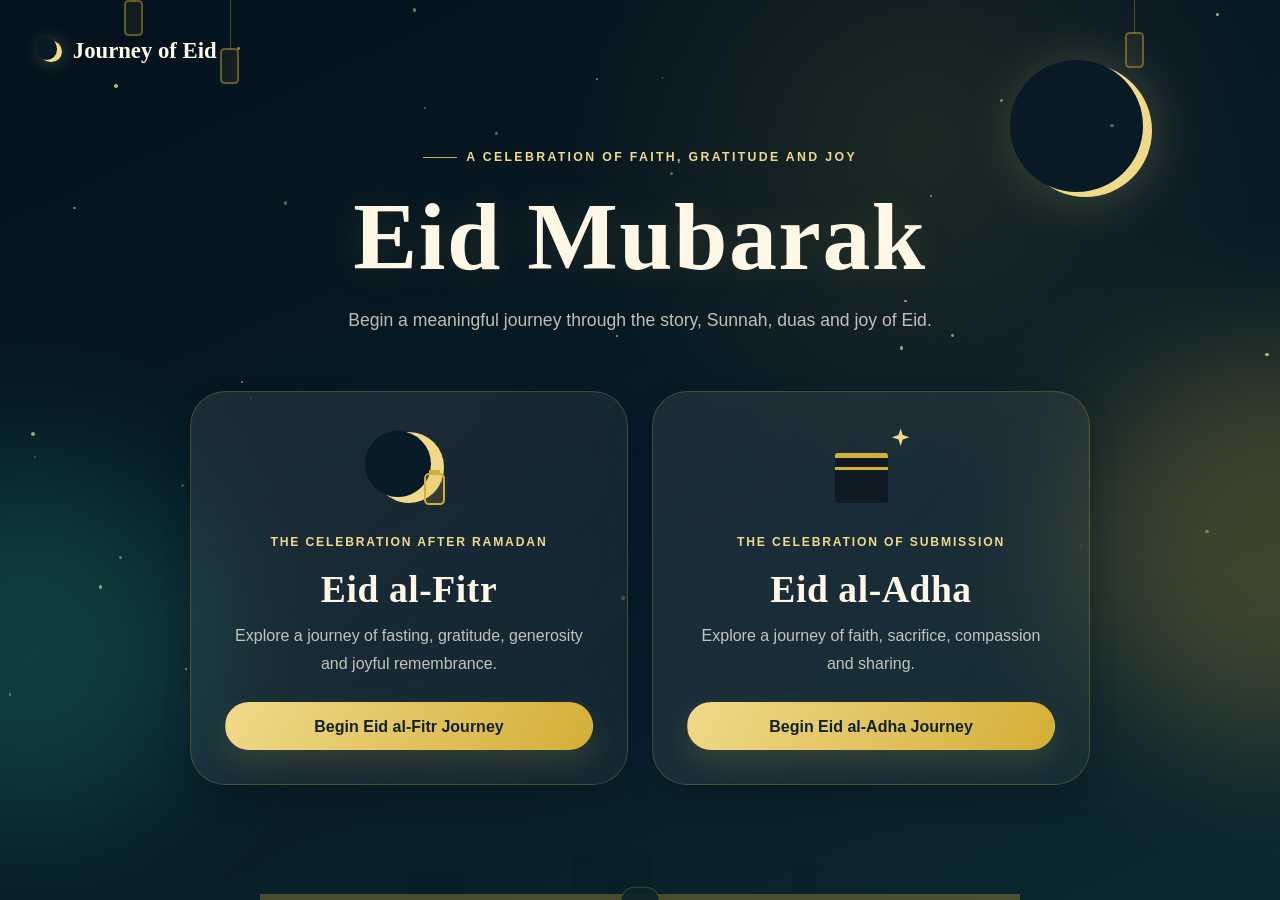
==== commit 31a01b3e: "Fix typo" ====
--- a/index.html
+++ b/index.html
@@ -128,7 +128,7 @@
               </div>
               <p class="reference" data-i18n="takbirNote">A commonly recited wording of takbir.</p>
               <div class="card-actions">
-                <button class="btn btn-secondary content-toggle" data-target="takbir-transliteration" data-i18n="showTransliteration">Show Transliteration</button>
+                <button class="btn btn-secondary content-toggle" data-target="takbir-transliteration" data-i18n="showTransliteration">Show Translation</button>
                 <button class="btn btn-secondary content-toggle" data-target="takbir-meaning" data-i18n="showMeaning">Show Meaning</button>
                 <button class="btn btn-ghost copy-btn" data-copy="takbir" data-i18n="copyTakbir">Copy Takbir</button>
               </div>
@@ -143,7 +143,7 @@
               <p class="reference">Surah Al-Baqarah, 2:127</p>
               <div class="card-actions">
                 <button class="btn btn-secondary copy-btn" data-copy="acceptance-ar" data-i18n="copyArabic">Copy Arabic</button>
-                <button class="btn btn-secondary copy-btn" data-copy="acceptance-trans" data-i18n="copyTransliteration">Copy Transliteration</button>
+                <button class="btn btn-secondary copy-btn" data-copy="acceptance-trans" data-i18n="copyTransliteration">Copy Translation</button>
                 <button class="btn btn-ghost copy-btn" data-copy="acceptance-meaning" data-i18n="copyMeaning">Copy Meaning</button>
               </div>
             </article>
@@ -294,10 +294,10 @@
           <span class="author-ornament" aria-hidden="true"></span>
           <p class="author-label" id="author-label">Designed &amp; Developed By</p>
           <h2 id="author-name">Kaniz Fatema</h2>
-          <p class="author-credit" id="author-credit">Made by Kaniz Fatema</p>
+          <p class="author-credit" id="author-credit">Made with love</p>
           <p class="author-copy" id="author-copy">Thank you for exploring this meaningful journey of Eid. Follow me to discover more creative projects.</p>
           <div class="social-links">
-            <a class="social-btn" id="linkedin-link" href="https://www.linkedin.com/in/YOUR-LINKEDIN-PROFILE" target="_blank" rel="noopener noreferrer" aria-label="Visit Kaniz Fatema on LinkedIn">
+            <a class="social-btn" id="linkedin-link" href="https://www.linkedin.com/in/kaniz111/" target="_blank" rel="noopener noreferrer" aria-label="Visit Kaniz Fatema on LinkedIn">
               <svg viewBox="0 0 24 24" aria-hidden="true"><path d="M6.94 8.5H3.56V20h3.38V8.5ZM5.25 3a2 2 0 1 0 0 4 2 2 0 0 0 0-4Zm15.19 10.4c0-3.47-1.85-5.38-4.32-5.38-2 0-2.89 1.1-3.39 1.87V8.5H9.35V20h3.38v-6.4c0-1.69.32-3.33 2.42-3.33 2.07 0 2.1 1.94 2.1 3.44V20h3.38l-.19-6.6Z"/></svg>
               <span id="linkedin-label">Follow me on LinkedIn</span>
             </a>
